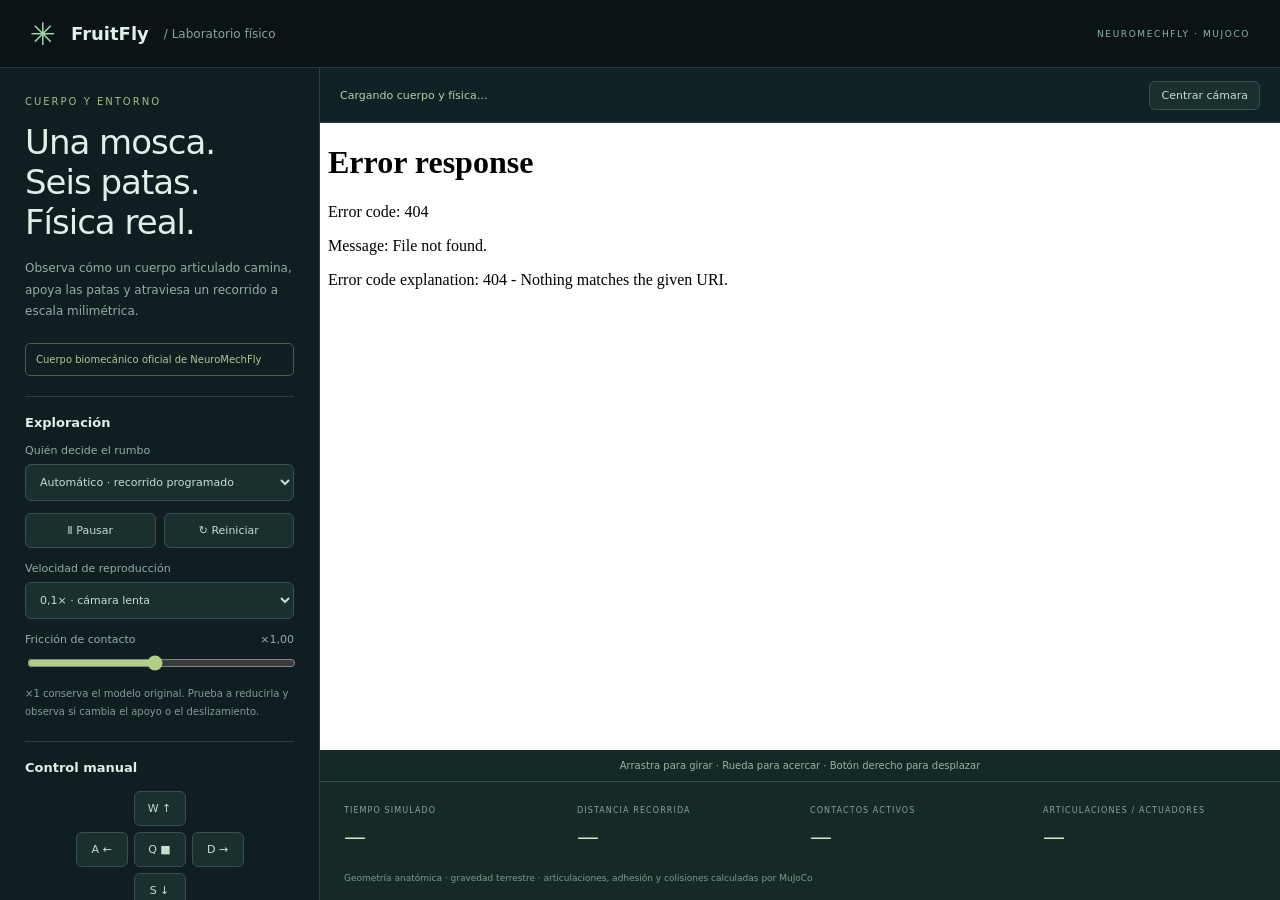
==== web/habitat.html @ a79d7ff3 "entorno libre mosca" ====
<!doctype html><html lang="es"><head><meta charset="utf-8"><meta name="viewport" content="width=device-width,initial-scale=1"><title>FruitFly · Laboratorio físico</title><link rel="stylesheet" href="habitat.css"></head><body>
<header><a href="index.html"><span>✳</span> FruitFly <small>/ Laboratorio físico</small></a><div>NEUROMECHFLY · MUJOCO</div></header>
<main><aside><div class="eyebrow">CUERPO Y ENTORNO</div><h1>Una mosca.<br>Seis patas.<br>Física real.</h1><p class="intro">Observa cómo un cuerpo articulado camina, apoya las patas y atraviesa un recorrido a escala milimétrica.</p>
<div class="badge">Cuerpo biomecánico oficial de NeuroMechFly</div>
<section><h2>Exploración</h2><label for="mode">Quién decide el rumbo</label><select id="mode"><option value="auto">Automático · recorrido programado</option><option value="manual">Yo · controles manuales</option></select><div class="row"><button id="pause">Ⅱ Pausar</button><button id="reset">↻ Reiniciar</button></div><label for="speed">Velocidad de reproducción</label><select id="speed"><option value="0.05">0,05× · observar cada apoyo</option><option value="0.1" selected>0,1× · cámara lenta</option><option value="0.2">0,2× · más rápido</option><option value="0.3">0,3× · según rendimiento</option></select>
<label for="friction">Fricción de contacto <b id="frictionValue">×1,00</b></label><input id="friction" type="range" min="0.1" max="2" value="1" step="0.05"><p class="small">×1 conserva el modelo original. Prueba a reducirla y observa si cambia el apoyo o el deslizamiento.</p></section>
<section><h2>Control manual</h2><div class="keys"><button data-key="w" aria-label="Avanzar">W ↑</button><div><button data-key="a" aria-label="Girar izquierda">A ←</button><button data-key="q" aria-label="Detenerse">Q ■</button><button data-key="d" aria-label="Girar derecha">D →</button></div><button data-key="s" aria-label="Retroceder">S ↓</button></div><p class="small">Cada orden se mantiene hasta cambiarla. Q detiene la marcha. También puedes usar el teclado.</p></section>
<section><h2>Qué controla el cuerpo</h2><p class="small">Un controlador de locomoción CPG coordina las seis patas. En automático, una regla de navegación le indica el rumbo.</p><p class="small emphasis">Esta prueba no conecta el cerebro de 138.639 neuronas, ni incluye aprendizaje. Prioriza la biomecánica y el contacto con el entorno.</p><p class="small">Las alas son parte de la anatomía, pero aquí no se simula vuelo. El suelo es una arena de laboratorio, no un ecosistema.</p><a class="source" href="https://neuromechfly.org/outreach/" target="_blank" rel="noreferrer">Modelo y controlador originales ↗</a></section></aside>
<div class="stage"><div class="topbar"><span id="status">Cargando cuerpo y física…</span><button id="center">Centrar cámara</button></div><iframe id="simulation" src="habitat/wasm/game/game.html" title="Simulación biomecánica NeuroMechFly" allow="gamepad"></iframe><div class="cameraHint">Arrastra para girar · Rueda para acercar · Botón derecho para desplazar</div><div class="telemetry"><div><span>TIEMPO SIMULADO</span><strong id="simTime">—</strong></div><div><span>DISTANCIA RECORRIDA</span><strong id="distance">—</strong></div><div><span>CONTACTOS ACTIVOS</span><strong id="contacts">—</strong></div><div><span>ARTICULACIONES / ACTUADORES</span><strong id="joints">—</strong></div></div><div class="footnote">Geometría anatómica · gravedad terrestre · articulaciones, adhesión y colisiones calculadas por MuJoCo</div></div></main><script src="habitat-ui.js"></script></body></html>
---- web/habitat.css ----
:root{font-family:Segoe UI,system-ui,sans-serif;color:#e3eee9;background:#0a1316;color-scheme:dark}*{box-sizing:border-box}body{margin:0}header{height:68px;padding:0 30px;display:flex;align-items:center;justify-content:space-between;border-bottom:1px solid #263c3c}header a{display:flex;align-items:center;gap:15px;text-decoration:none;color:#e0efe7;font-size:18px;font-weight:650}header a>span{font-size:31px;color:#9fd4aa}header small{font-size:12px;font-weight:400;color:#89a4a0}header>div{font-size:9px;letter-spacing:1.6px;color:#8fb4a9}main{height:calc(100vh - 68px);display:grid;grid-template-columns:320px minmax(0,1fr)}aside{background:#101d21;padding:28px 25px;overflow:auto;border-right:1px solid #294241}.eyebrow{font-size:10px;color:#a2bd86;letter-spacing:2px}h1{font-size:34px;line-height:1.17;font-weight:500;letter-spacing:-1px;margin:16px 0}p.intro{font-size:12px;line-height:1.8;color:#95ada5}.badge{border:1px solid #486044;color:#b1c995;font-size:10px;padding:10px;border-radius:5px;margin:20px 0}section{padding:18px 0 10px;border-top:1px solid #2a403f}h2{font-size:13px;font-weight:600;margin:0 0 13px}label{display:block;font-size:11px;color:#92b0a5;margin:14px 0 7px}label b{float:right;font-weight:500}button,select{font:inherit;font-size:11px;border:1px solid #36514e;border-radius:6px;background:#1a302f;color:#c6ded0;padding:10px;cursor:pointer}button:hover{background:#2b4940}select{width:100%}.row{display:flex;gap:8px;margin-top:12px}.row button{flex:1}input{width:100%;accent-color:#b1ce87}button:focus-visible,select:focus-visible,input:focus-visible{outline:2px solid #b9dda0;outline-offset:3px}.small{font-size:10px;line-height:1.8;color:#839e95}.emphasis{color:#bed0b7}.keys{text-align:center}.keys button{min-width:52px;margin:3px}.source{font-size:10px;color:#abc58c}.stage{position:relative;display:flex;flex-direction:column;min-height:0;background:#102224}.topbar{height:55px;display:flex;align-items:center;justify-content:space-between;padding:10px 20px;border-bottom:1px solid #2b423d}.topbar>span{font-size:11px;color:#b9cfac}.topbar button{padding:7px 11px}iframe{width:100%;flex:1;min-height:0;border:0;display:block}.cameraHint{text-align:center;font-size:10px;color:#9db3a0;padding:10px;background:#122925}.telemetry{display:grid;grid-template-columns:repeat(4,1fr);gap:20px;padding:24px;border-top:1px solid #345047;background:#152a27}.telemetry span{display:block;font-size:8px;letter-spacing:1.1px;color:#87a59a;margin-bottom:9px}.telemetry strong{font-size:22px;font-weight:500;color:#d5e9c7;font-variant-numeric:tabular-nums}.footnote{background:#152a27;font-size:9px;color:#789c8b;padding:0 24px 17px}@media(max-width:950px){main{grid-template-columns:270px 1fr}aside{padding:23px 19px}.telemetry{grid-template-columns:1fr 1fr;padding:18px;gap:17px}h1{font-size:30px}header>div{display:none}}@media(max-width:620px){main{display:flex;flex-direction:column;height:auto}.stage{order:-1;height:75vh;min-height:580px}aside{overflow:visible;border:0}header{padding:0 18px}header small{font-size:10px}.topbar{padding:10px}.telemetry{padding:15px}.telemetry strong{font-size:19px}}
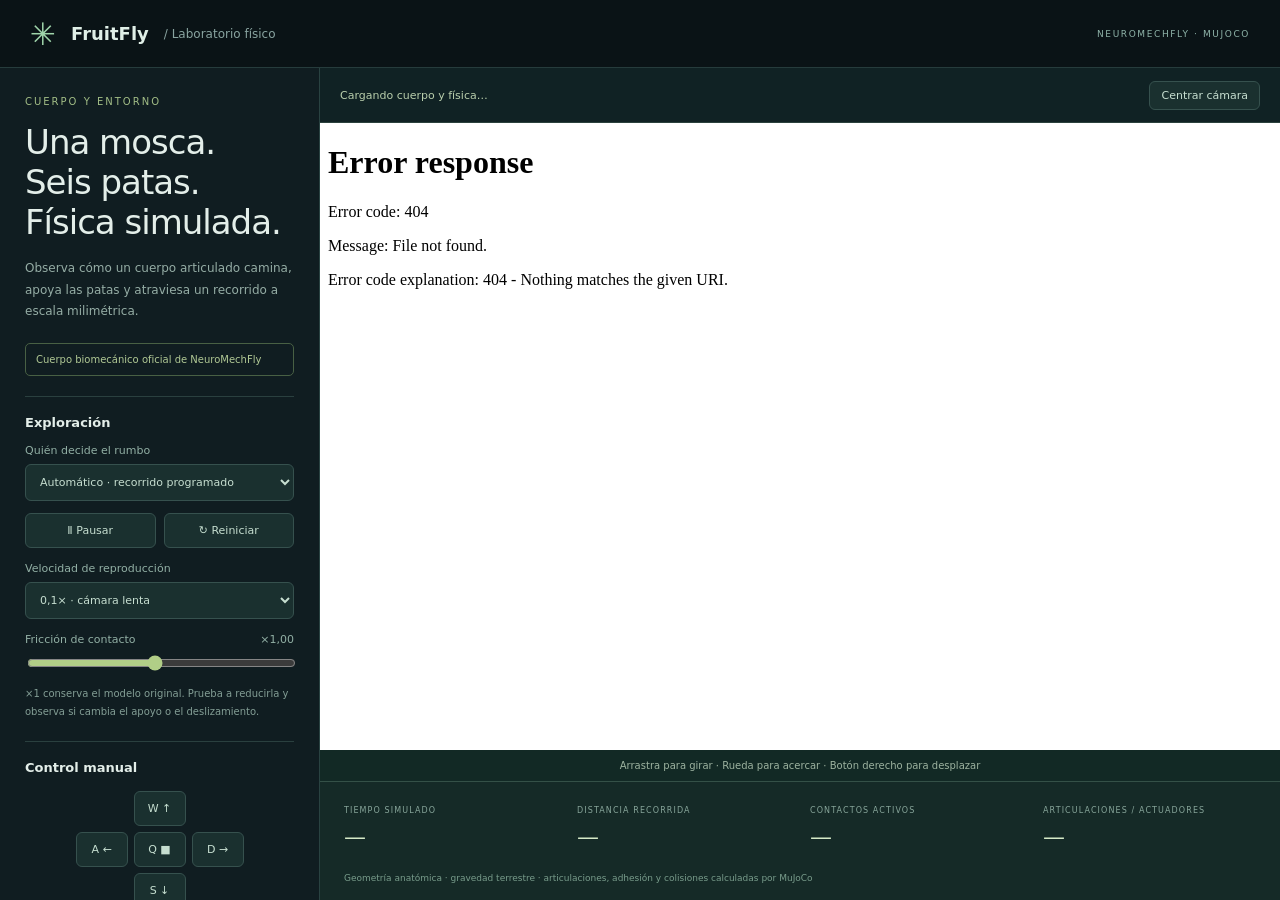
==== commit 5484ba0c: "update" ====
--- a/web/habitat.html
+++ b/web/habitat.html
@@ -1,6 +1,6 @@
 <!doctype html><html lang="es"><head><meta charset="utf-8"><meta name="viewport" content="width=device-width,initial-scale=1"><title>FruitFly · Laboratorio físico</title><link rel="stylesheet" href="habitat.css"></head><body>
 <header><a href="index.html"><span>✳</span> FruitFly <small>/ Laboratorio físico</small></a><div>NEUROMECHFLY · MUJOCO</div></header>
-<main><aside><div class="eyebrow">CUERPO Y ENTORNO</div><h1>Una mosca.<br>Seis patas.<br>Física real.</h1><p class="intro">Observa cómo un cuerpo articulado camina, apoya las patas y atraviesa un recorrido a escala milimétrica.</p>
+<main><aside><div class="eyebrow">CUERPO Y ENTORNO</div><h1>Una mosca.<br>Seis patas.<br>Física simulada.</h1><p class="intro">Observa cómo un cuerpo articulado camina, apoya las patas y atraviesa un recorrido a escala milimétrica.</p>
 <div class="badge">Cuerpo biomecánico oficial de NeuroMechFly</div>
 <section><h2>Exploración</h2><label for="mode">Quién decide el rumbo</label><select id="mode"><option value="auto">Automático · recorrido programado</option><option value="manual">Yo · controles manuales</option></select><div class="row"><button id="pause">Ⅱ Pausar</button><button id="reset">↻ Reiniciar</button></div><label for="speed">Velocidad de reproducción</label><select id="speed"><option value="0.05">0,05× · observar cada apoyo</option><option value="0.1" selected>0,1× · cámara lenta</option><option value="0.2">0,2× · más rápido</option><option value="0.3">0,3× · según rendimiento</option></select>
 <label for="friction">Fricción de contacto <b id="frictionValue">×1,00</b></label><input id="friction" type="range" min="0.1" max="2" value="1" step="0.05"><p class="small">×1 conserva el modelo original. Prueba a reducirla y observa si cambia el apoyo o el deslizamiento.</p></section>
